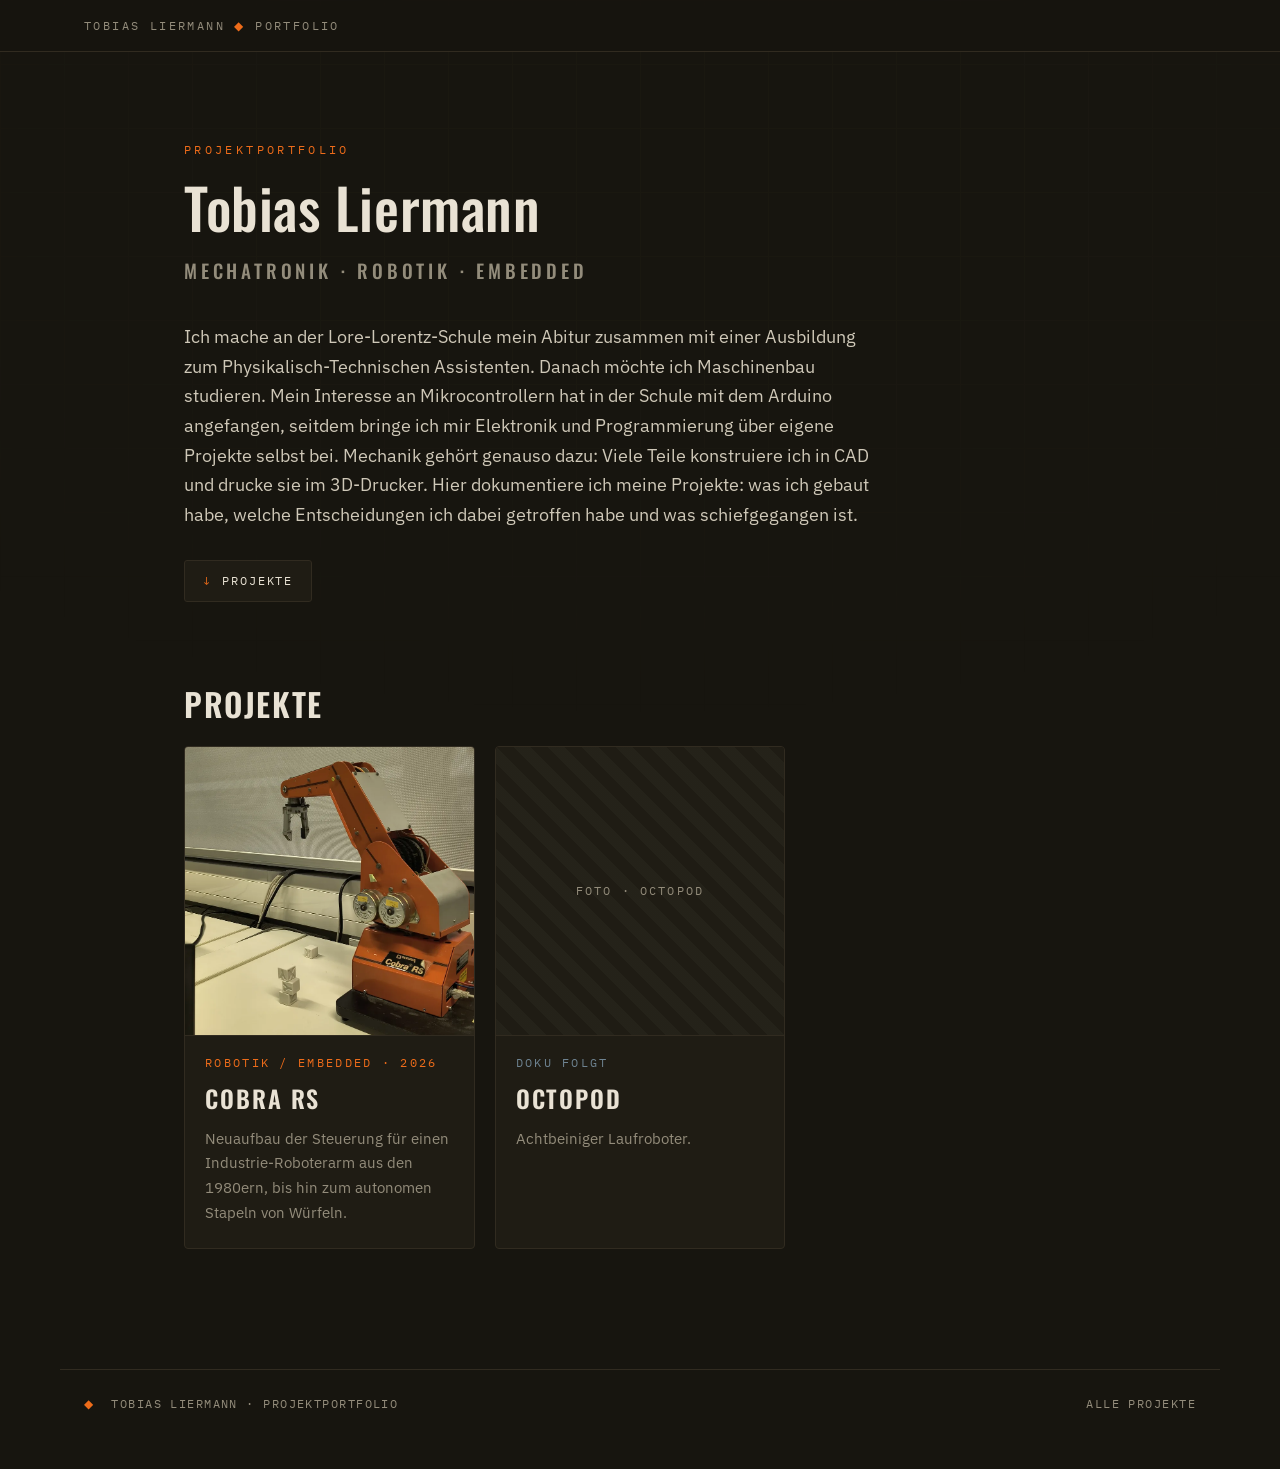
==== index.html @ 4073e26e "Erste Version: Hub und Cobra-RS-Seite" ====
<!DOCTYPE html>
<html lang="de">
<head>
<meta charset="UTF-8">
<meta name="viewport" content="width=device-width, initial-scale=1.0">
<title>Tobias Liermann – Projektportfolio</title>
<meta name="description" content="Technische Projektdokumentationen: Robotik, Embedded, Mechanik.">
<link rel="preconnect" href="https://fonts.googleapis.com">
<link rel="preconnect" href="https://fonts.gstatic.com" crossorigin>
<link href="https://fonts.googleapis.com/css2?family=Oswald:wght@500;600;700&family=IBM+Plex+Mono:wght@400;500&family=IBM+Plex+Sans:ital,wght@0,400;0,500;0,600;1,400&display=swap" rel="stylesheet">
<link rel="stylesheet" href="./style.css">
<script>document.documentElement.classList.add('js')</script>
</head>
<body class="layout-hub">
<a class="skip" href="#inhalt">Zum Inhalt springen</a>

<header class="topbar">
  <div class="topbar-in">
    <a class="brand" href="./">Tobias Liermann <span>◆</span> Portfolio</a>
    <a class="back" href="./#projekte">Alle Projekte</a>
  </div>
</header>

<div class="shell">
  <aside class="toc" aria-label="Inhaltsverzeichnis">
    <button class="toc-toggle" type="button" aria-expanded="false" aria-controls="toc-liste">
      <span class="toc-label">Inhalt</span><span class="toc-current"></span>
    </button>
    <ol id="toc-liste" class="toc-liste"></ol>
  </aside>

  <main id="inhalt" class="main">
<div class="hub-head">
  <div class="hub-kicker">Projektportfolio</div>
  <h1 class="hub-name">Tobias Liermann</h1>
  <div class="hub-rolle">Mechatronik · Robotik · Embedded</div>

  <p class="lead">
    Ich mache an der Lore-Lorentz-Schule mein Abitur zusammen mit einer Ausbildung zum
    Physikalisch-Technischen Assistenten. Danach möchte ich Maschinenbau studieren. Mein Interesse an
    Mikrocontrollern hat in der Schule mit dem Arduino angefangen, seitdem bringe ich mir Elektronik
    und Programmierung über eigene Projekte selbst bei. Mechanik gehört genauso dazu: Viele Teile
    konstruiere ich in CAD und drucke sie im 3D-Drucker. Hier dokumentiere ich meine Projekte: was ich gebaut habe, welche
    Entscheidungen ich dabei getroffen habe und was schiefgegangen ist.
  </p>

  <div class="hub-links">
    <a class="knopf" href="#projekte"><span class="pfeil">↓</span> Projekte</a>
  </div>
</div>

<section id="projekte">
  <h2 id="projekte">Projekte</h2>
  <div class="karten">
    <a class="karte" href="cobra/">
      <img src="assets/cobra-kachel.webp" alt="Der Cobra RS mit geöffnetem Greifer, davor ein Turm aus gestapelten Würfeln" loading="lazy">
      <div class="karte-text">
        <div class="karte-tag">Robotik / Embedded · 2026</div>
        <h3>Cobra RS</h3>
        <p>Neuaufbau der Steuerung für einen Industrie-Roboterarm aus den 1980ern, bis hin zum autonomen Stapeln von Würfeln.</p>
      </div>
    </a>
    <div class="karte bald">
      <div class="platzhalter">Foto · Octopod</div>
      <div class="karte-text">
        <div class="karte-tag">Doku folgt</div>
        <h3>Octopod</h3>
        <p>Achtbeiniger Laufroboter.</p>
      </div>
    </div>
  </div>
</section>

  </main>
</div>

<footer class="site-footer">
  <div class="site-footer-in">
    <span><span class="dot">◆</span>&nbsp; Tobias Liermann · Projektportfolio</span>
    <a href="./#projekte">Alle Projekte</a>
  </div>
</footer>

<script src="./nav.js" defer></script>
</body>
</html>
---- style.css ----
/* Tokens aus design/cobra-rs-teaser.html */
:root{
  --bg:#17150F;
  --bg-raise:#1F1C14;
  --plate:#211D15;
  --ink:#E9E2D4;
  --ink-body:#CFC8B8;
  --ink-dim:#938C7B;
  --line:#312B20;
  --orange:#EE6C1A;
  --orange-deep:#B84E10;
  --steel:#6E8391;

  --display:"Oswald",Impact,"Arial Narrow",sans-serif;
  --sans:"IBM Plex Sans",system-ui,-apple-system,"Segoe UI",sans-serif;
  --mono:"IBM Plex Mono",ui-monospace,"SFMono-Regular",Consolas,monospace;

  --topbar-h:52px;
}
*{box-sizing:border-box;margin:0;padding:0}
html{scroll-behavior:smooth;scroll-padding-top:calc(var(--topbar-h) + 24px)}
body{
  background:var(--bg);color:var(--ink);
  font-family:var(--sans);font-size:16.5px;line-height:1.65;
  -webkit-font-smoothing:antialiased;overflow-x:hidden;
}
/* feines Raster wie im Teaser */
body::before{
  content:"";position:fixed;inset:0;pointer-events:none;z-index:0;
  background-image:
    linear-gradient(var(--line) 1px,transparent 1px),
    linear-gradient(90deg,var(--line) 1px,transparent 1px);
  background-size:64px 64px;opacity:.14;
  mask-image:radial-gradient(ellipse 80% 60% at 50% 20%,#000 40%,transparent 100%);
}
img{max-width:100%;display:block}
a{color:var(--orange);text-underline-offset:3px}
a:hover{color:#FF8A3D}
:focus-visible{outline:2px solid var(--orange);outline-offset:3px;border-radius:2px}

.skip{
  position:absolute;left:12px;top:-60px;z-index:100;
  background:var(--orange);color:var(--bg);padding:8px 14px;
  font-family:var(--mono);font-size:13px;text-decoration:none;
}
.skip:focus{top:10px;color:var(--bg)}

/* ---------- Kopfzeile ---------- */
.topbar{
  position:sticky;top:0;z-index:20;height:var(--topbar-h);
  background:rgba(23,21,15,.88);backdrop-filter:blur(8px);
  border-bottom:1px solid var(--line);
}
.topbar-in{
  max-width:1160px;height:100%;margin:0 auto;padding:0 24px;
  display:flex;align-items:center;justify-content:space-between;gap:16px;
  font-family:var(--mono);font-size:12px;letter-spacing:.2em;text-transform:uppercase;
}
.topbar a{color:var(--ink-dim);text-decoration:none}
.topbar a:hover{color:var(--ink)}
.brand span{color:var(--orange)}
.layout-hub .back{display:none}

/* ---------- Grundlayout ---------- */
.shell{
  position:relative;z-index:1;max-width:1160px;margin:0 auto;padding:0 24px;
  display:grid;grid-template-columns:200px minmax(0,1fr);gap:64px;
}
.main{max-width:760px;min-width:0;padding-bottom:40px}
.layout-hub .shell{display:block;max-width:960px}
.layout-hub .toc{display:none}
.layout-hub .main{max-width:none}

/* ---------- Sidebar ---------- */
.toc{position:sticky;top:calc(var(--topbar-h) + 40px);align-self:start;margin-top:64px}
.toc-toggle{display:none}
.toc-liste{list-style:none;border-left:1px solid var(--line)}
.toc-liste a{
  display:flex;gap:12px;padding:7px 0 7px 16px;margin-left:-1px;
  border-left:2px solid transparent;
  font-family:var(--mono);font-size:12px;letter-spacing:.1em;text-transform:uppercase;
  color:var(--ink-dim);text-decoration:none;line-height:1.4;
  transition:color .2s,border-color .2s;
}
.toc-liste a .n{color:#5C5444;transition:color .2s}
.toc-liste a:hover{color:var(--ink)}
.toc-liste a.active{color:var(--orange);border-left-color:var(--orange)}
.toc-liste a.active .n{color:var(--orange-deep)}

/* ---------- Kopf der Projektseite ---------- */
.eyebrow{
  display:flex;align-items:center;flex-wrap:wrap;gap:8px 14px;margin:56px 0 30px;
  font-family:var(--mono);font-size:12px;letter-spacing:.24em;text-transform:uppercase;
  color:var(--ink-dim);
}
.eyebrow .tag{color:var(--orange)}
.eyebrow .rule{flex:1;min-width:40px;height:1px;background:var(--line)}

/* Typenschild: das eine laute Element */
.plate{
  position:relative;
  background:linear-gradient(150deg,#26221A 0%,var(--plate) 55%,#1B1810 100%);
  border:1px solid #3A331F;border-radius:4px;padding:44px 48px 40px;
  box-shadow:0 1px 0 rgba(255,255,255,.05) inset,0 30px 60px -30px rgba(0,0,0,.8),0 0 0 1px rgba(0,0,0,.4);
}
.plate::before,.plate::after,.plate .screw{
  content:"";position:absolute;width:12px;height:12px;border-radius:50%;
  background:radial-gradient(circle at 35% 30%,#5c5442,#211d13 70%);
  box-shadow:0 1px 1px rgba(0,0,0,.6),0 0 0 1px #100e09;
}
.plate::before{top:12px;left:12px}
.plate::after{top:12px;right:12px}
.plate .screw.bl{bottom:12px;left:12px}
.plate .screw.br{bottom:12px;right:12px}
.maker{font-family:var(--mono);font-size:12.5px;letter-spacing:.32em;text-transform:uppercase;color:var(--ink-dim);margin-bottom:10px}
.model{
  font-family:var(--display);font-weight:700;font-size:clamp(56px,11vw,112px);line-height:.86;
  letter-spacing:.01em;text-transform:uppercase;color:var(--orange);
  text-shadow:0 2px 0 var(--orange-deep),0 3px 14px rgba(238,108,26,.25);
}
.subject{font-family:var(--display);font-weight:500;font-size:clamp(15px,3vw,20px);letter-spacing:.22em;text-transform:uppercase;margin-top:14px}
.plate-rule{height:2px;width:70%;background:linear-gradient(90deg,var(--orange),transparent);margin:22px 0 20px}
.stamps{display:flex;flex-wrap:wrap;gap:10px 26px;font-family:var(--mono);font-size:12.5px;letter-spacing:.14em;text-transform:uppercase;color:var(--ink-dim)}
.stamps b{color:var(--ink);font-weight:500}

.lead{margin:36px 0 0;font-size:18px;color:var(--ink-body);max-width:64ch}
.lead strong{color:var(--ink);font-weight:600}

/* ---------- Abschnitte ---------- */
.main{counter-reset:sec}
main > section{margin-top:84px}
main h2{
  display:flex;align-items:baseline;gap:16px;margin-bottom:24px;
  font-family:var(--display);font-weight:600;font-size:clamp(24px,4.4vw,32px);
  letter-spacing:.05em;text-transform:uppercase;line-height:1.15;
}
.layout-projekt main h2{counter-increment:sec}
.layout-projekt main h2::before{
  content:counter(sec,decimal-leading-zero);
  font-family:var(--mono);font-size:13px;font-weight:400;color:var(--orange);letter-spacing:.1em;
}
main h3{
  font-family:var(--display);font-weight:600;font-size:18px;letter-spacing:.08em;
  text-transform:uppercase;margin:44px 0 12px;color:var(--ink);
}
main p{color:var(--ink-body);max-width:68ch}
main p + p{margin-top:1em}
main strong{color:var(--ink);font-weight:600}
sub{font-size:.72em}

/* ---------- Datenblatt-Elemente ---------- */
.tabelle{overflow-x:auto;margin:28px 0}
table.daten{width:100%;border-collapse:collapse;font-size:15px}
.daten th,.daten td{text-align:left;vertical-align:baseline;padding:12px 16px 12px 0;border-bottom:1px solid var(--line)}
.daten tr:first-child th,.daten tr:first-child td{border-top:1px solid var(--line)}
.daten th{
  width:34%;font-family:var(--mono);font-weight:400;font-size:12px;
  letter-spacing:.14em;text-transform:uppercase;color:var(--steel);
}
.daten td{color:var(--ink-body)}
.daten td .mono{font-family:var(--mono);font-size:13.5px;color:var(--ink)}

/* Achsübersicht */
.axes{border-top:1px solid var(--line);margin:28px 0}
.axis{display:grid;grid-template-columns:64px 1fr auto;gap:20px;padding:14px 4px;border-bottom:1px solid var(--line);align-items:baseline}
.axis .j{font-family:var(--display);font-weight:600;font-size:20px;color:var(--orange);letter-spacing:.05em}
.axis .d strong{color:var(--ink);font-weight:600}
.axis .d span{color:var(--ink-dim)}
.axis .role{display:block;margin-top:2px;font-family:var(--mono);font-size:12px;color:var(--steel);letter-spacing:.12em;text-transform:uppercase}
.axis .mass{font-family:var(--mono);font-size:13px;color:var(--ink);white-space:nowrap}

/* Formel */
.formel{
  margin:28px 0;padding:20px 24px;background:var(--bg-raise);
  border:1px solid var(--line);border-left:3px solid var(--steel);border-radius:3px;
  font-family:var(--mono);font-size:16px;color:var(--ink);line-height:1.9;
}
.formel .hinweis{display:block;margin-top:6px;font-size:12px;letter-spacing:.12em;text-transform:uppercase;color:var(--ink-dim)}

/* ---------- Bilder & Video ---------- */
figure{margin:32px 0}
figure img{width:100%;border:1px solid var(--line);border-radius:4px}
figcaption{margin-top:10px;font-family:var(--mono);font-size:12.5px;letter-spacing:.04em;color:var(--ink-dim);line-height:1.5}
figcaption::before{content:"▲ ";color:var(--orange-deep)}
.platzhalter,.video{
  position:relative;aspect-ratio:16/10;width:100%;
  border:1.5px dashed #4A4130;border-radius:4px;
  background:repeating-linear-gradient(45deg,rgba(147,140,123,.05) 0 12px,transparent 12px 24px),var(--bg-raise);
  display:flex;align-items:center;justify-content:center;text-align:center;padding:20px;
  font-family:var(--mono);font-size:12px;letter-spacing:.18em;text-transform:uppercase;color:var(--ink-dim);
}
.platzhalter.hoch{aspect-ratio:4/5;max-width:420px}
figure.hoch{max-width:420px}
.bildpaar{display:grid;grid-template-columns:1fr 1fr;gap:16px}
.bildpaar figure{margin:0}
.bildpaar-wrap{margin:32px 0}

.video{aspect-ratio:16/9;flex-direction:column;gap:14px;border-color:var(--orange-deep);
  background:repeating-linear-gradient(45deg,rgba(238,108,26,.04) 0 12px,transparent 12px 24px),var(--bg-raise)}
.video b{color:var(--ink);font-weight:500}
.play{width:62px;height:62px;border-radius:50%;border:2px solid var(--orange);display:grid;place-items:center}
.play::after{content:"";margin-left:5px;border-left:19px solid var(--orange);border-top:12px solid transparent;border-bottom:12px solid transparent}
.video-embed{position:relative;aspect-ratio:16/9;width:100%;border-radius:4px;overflow:hidden;border:1px solid var(--line)}
.video-embed iframe{position:absolute;inset:0;width:100%;height:100%;border:0}

/* ---------- Entwurfs-Markierung (vor Veröffentlichung entfernen) ---------- */
.todo{
  margin:18px 0;padding:12px 16px;border:1px dashed #8A6A2A;border-radius:3px;
  background:rgba(238,108,26,.06);
  font-family:var(--mono);font-size:12.5px;line-height:1.55;color:#D9B98A;max-width:none;
}
.todo::before{content:"TODO · ";color:var(--orange);letter-spacing:.14em}
span.todo{display:inline;margin:0;padding:1px 6px}

/* ---------- Hub ---------- */
.hub-head{margin:88px 0 0}
.hub-kicker{font-family:var(--mono);font-size:12px;letter-spacing:.28em;text-transform:uppercase;color:var(--orange);margin-bottom:18px}
.hub-name{font-family:var(--display);font-weight:500;font-size:clamp(38px,6vw,56px);line-height:1.05;letter-spacing:.01em}
.hub-rolle{margin-top:18px;font-family:var(--display);font-weight:500;font-size:clamp(15px,2.8vw,19px);letter-spacing:.2em;text-transform:uppercase;color:var(--ink-dim)}
.hub-links{display:flex;flex-wrap:wrap;gap:12px;margin-top:30px}
.knopf{
  display:inline-flex;align-items:center;gap:10px;padding:10px 18px;
  border:1px solid var(--line);border-radius:3px;background:var(--bg-raise);
  font-family:var(--mono);font-size:12px;letter-spacing:.16em;text-transform:uppercase;
  color:var(--ink);text-decoration:none;transition:border-color .2s;
}
.knopf:hover{border-color:var(--orange);color:var(--ink)}
.knopf .pfeil{color:var(--orange)}

.karten{display:grid;grid-template-columns:repeat(auto-fill,minmax(280px,1fr));gap:20px;margin-top:8px}
.karte{
  display:flex;flex-direction:column;background:var(--bg-raise);
  border:1px solid var(--line);border-radius:4px;overflow:hidden;
  text-decoration:none;color:inherit;transition:border-color .2s,transform .2s;
}
a.karte:hover{border-color:var(--orange-deep);color:inherit;transform:translateY(-2px)}
.karte .platzhalter,.karte img{aspect-ratio:1/1;border:0;border-bottom:1px solid var(--line);border-radius:0;object-fit:cover}
.karte-text{padding:18px 20px 22px}
.karte-tag{font-family:var(--mono);font-size:11.5px;letter-spacing:.2em;text-transform:uppercase;color:var(--orange)}
.karte h3{margin:6px 0 8px;font-size:24px}
.karte p{font-size:15px;color:var(--ink-dim)}
.karte.bald{opacity:.6}
.karte.bald .karte-tag{color:var(--steel)}

/* ---------- Fußzeile ---------- */
.site-footer{position:relative;z-index:1;margin-top:80px}
.site-footer-in{
  max-width:1160px;margin:0 auto;padding:24px 24px 56px;border-top:1px solid var(--line);
  display:flex;justify-content:space-between;flex-wrap:wrap;gap:12px;
  font-family:var(--mono);font-size:12px;letter-spacing:.12em;text-transform:uppercase;color:var(--ink-dim);
}
.site-footer a{color:var(--ink-dim);text-decoration:none}
.site-footer a:hover{color:var(--ink)}
.site-footer .dot{color:var(--orange)}

/* ---------- Einblenden ---------- */
.js .reveal{opacity:0;transform:translateY(16px);transition:opacity .6s ease,transform .6s ease}
.js .reveal.in{opacity:1;transform:none}
@media (prefers-reduced-motion:reduce){
  html{scroll-behavior:auto}
  .js .reveal{opacity:1;transform:none;transition:none}
  a.karte:hover{transform:none}
}

/* ---------- Tablet / Handy ---------- */
@media (max-width:920px){
  .shell{display:block}
  .toc{
    position:sticky;top:var(--topbar-h);z-index:15;margin:0 -24px;padding:0 24px;
    background:rgba(23,21,15,.95);backdrop-filter:blur(8px);border-bottom:1px solid var(--line);
  }
  .toc-toggle{
    display:flex;align-items:center;gap:12px;width:100%;padding:12px 0;
    background:none;border:0;color:var(--ink-dim);cursor:pointer;text-align:left;
    font-family:var(--mono);font-size:12px;letter-spacing:.16em;text-transform:uppercase;
  }
  .toc-toggle::after{content:"▾";margin-left:auto;color:var(--orange);transition:transform .2s}
  .toc-toggle[aria-expanded="true"]::after{transform:rotate(180deg)}
  .toc-current{color:var(--orange);overflow:hidden;text-overflow:ellipsis;white-space:nowrap}
  .toc-liste{display:none;border-left:0;padding:0 0 12px}
  .toc-liste.open{display:block}
  .toc-liste a{padding-left:0;border-left:0}
  .eyebrow{margin-top:36px}
}
@media (max-width:560px){
  body{font-size:16px}
  .plate{padding:36px 24px 30px}
  .axis{grid-template-columns:48px 1fr;gap:12px}
  .axis .mass{grid-column:2}
  .bildpaar{grid-template-columns:1fr}
  .daten th{width:40%}
  .lead{font-size:17px}
  main > section{margin-top:64px}
}
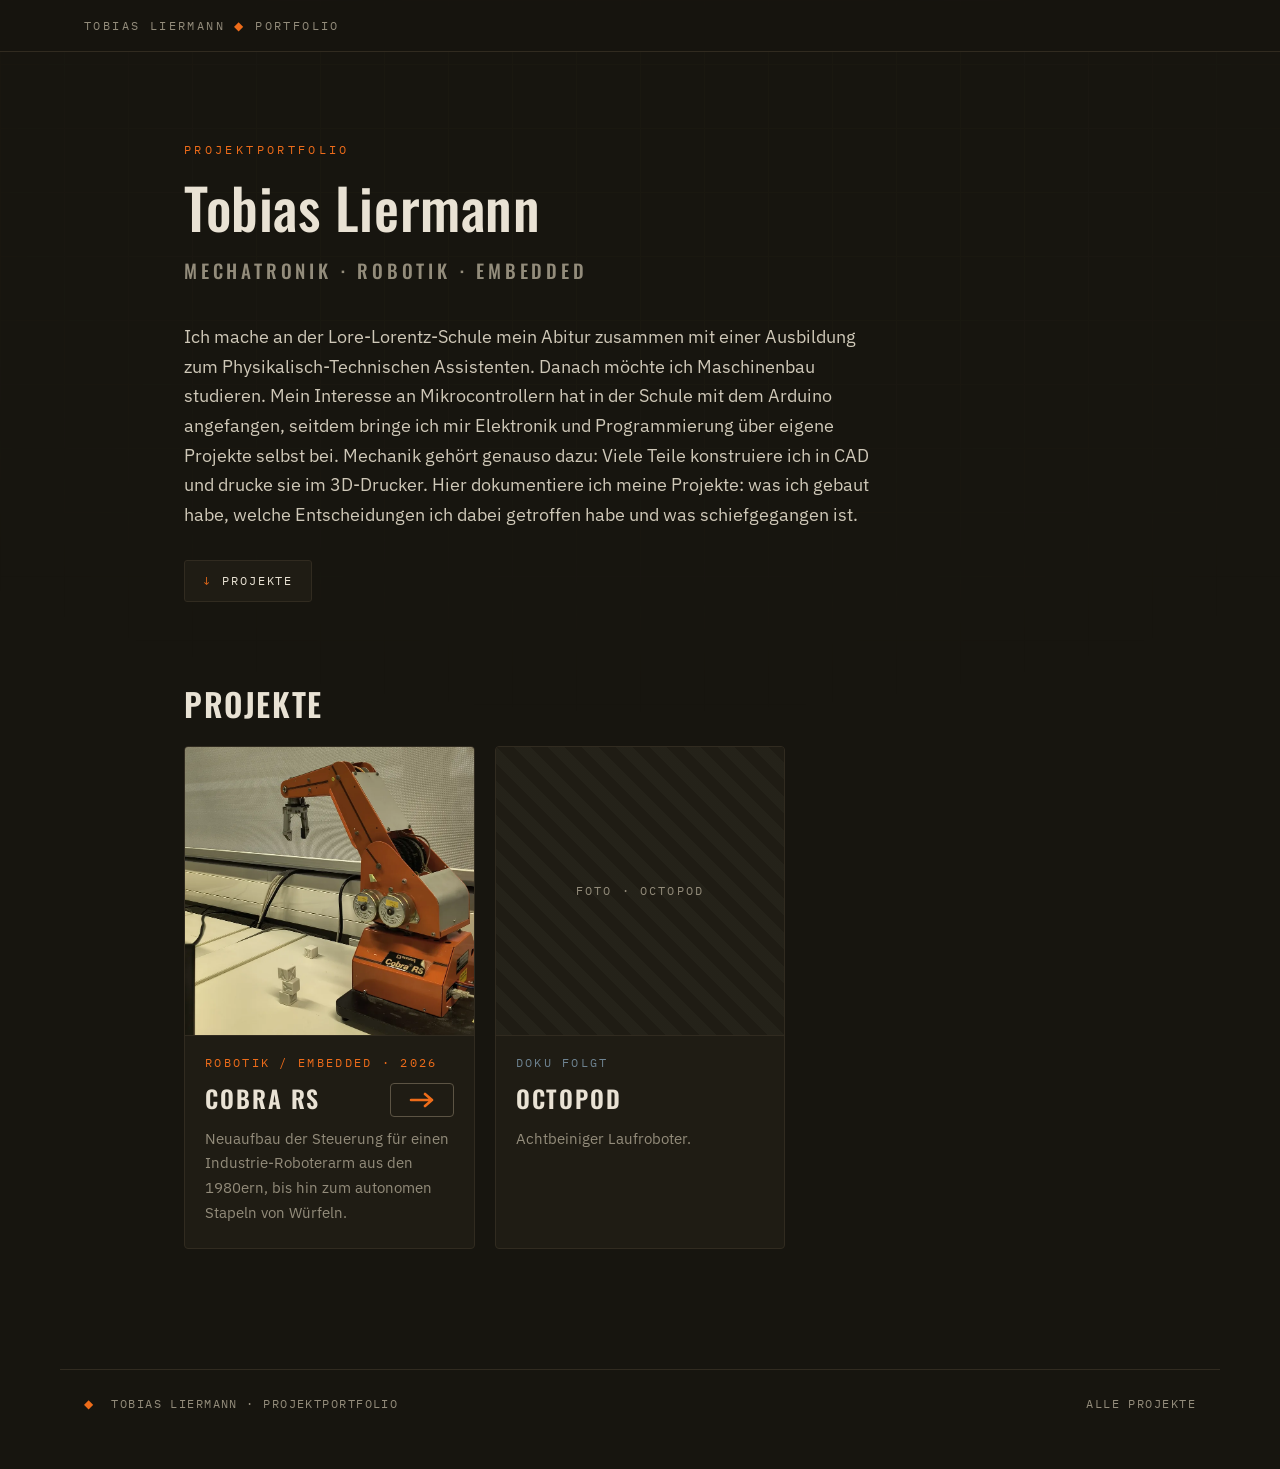
==== commit b6ecc2c9: "Hub: Pfeil-Knopf auf Projektkacheln, keine Tipp-Markierung" ====
--- a/index.html
+++ b/index.html
@@ -56,7 +56,10 @@
       <img src="assets/cobra-kachel.webp" alt="Der Cobra RS mit geöffnetem Greifer, davor ein Turm aus gestapelten Würfeln" loading="lazy">
       <div class="karte-text">
         <div class="karte-tag">Robotik / Embedded · 2026</div>
-        <h3>Cobra RS</h3>
+        <div class="karte-titel">
+          <h3>Cobra RS</h3>
+          <span class="karte-pfeil" aria-hidden="true"><svg viewBox="0 0 26 16" fill="none" stroke="currentColor" stroke-width="2.6" stroke-linecap="round" stroke-linejoin="round"><path d="M2 8h21M16 2l7 6-7 6"/></svg></span>
+        </div>
         <p>Neuaufbau der Steuerung für einen Industrie-Roboterarm aus den 1980ern, bis hin zum autonomen Stapeln von Würfeln.</p>
       </div>
     </a>
--- a/style.css
+++ b/style.css
@@ -239,6 +239,15 @@
 .karte-tag{font-family:var(--mono);font-size:11.5px;letter-spacing:.2em;text-transform:uppercase;color:var(--orange)}
 .karte h3{margin:6px 0 8px;font-size:24px}
 .karte p{font-size:15px;color:var(--ink-dim)}
+/* Pfeil-Knopf neben dem Projektnamen, damit man sieht, dass die Kachel ein Link ist */
+a.karte{-webkit-tap-highlight-color:transparent}
+.karte-titel{display:flex;align-items:center;justify-content:space-between;gap:16px}
+.karte-pfeil{
+  flex:none;width:64px;height:34px;display:flex;align-items:center;justify-content:center;
+  border:1.5px solid #5C5444;border-radius:4px;color:var(--orange);transition:border-color .2s;
+}
+.karte-pfeil svg{width:26px;height:16px;display:block}
+a.karte:hover .karte-pfeil,a.karte:focus-visible .karte-pfeil{border-color:var(--ink-dim)}
 .karte.bald{opacity:.6}
 .karte.bald .karte-tag{color:var(--steel)}
 
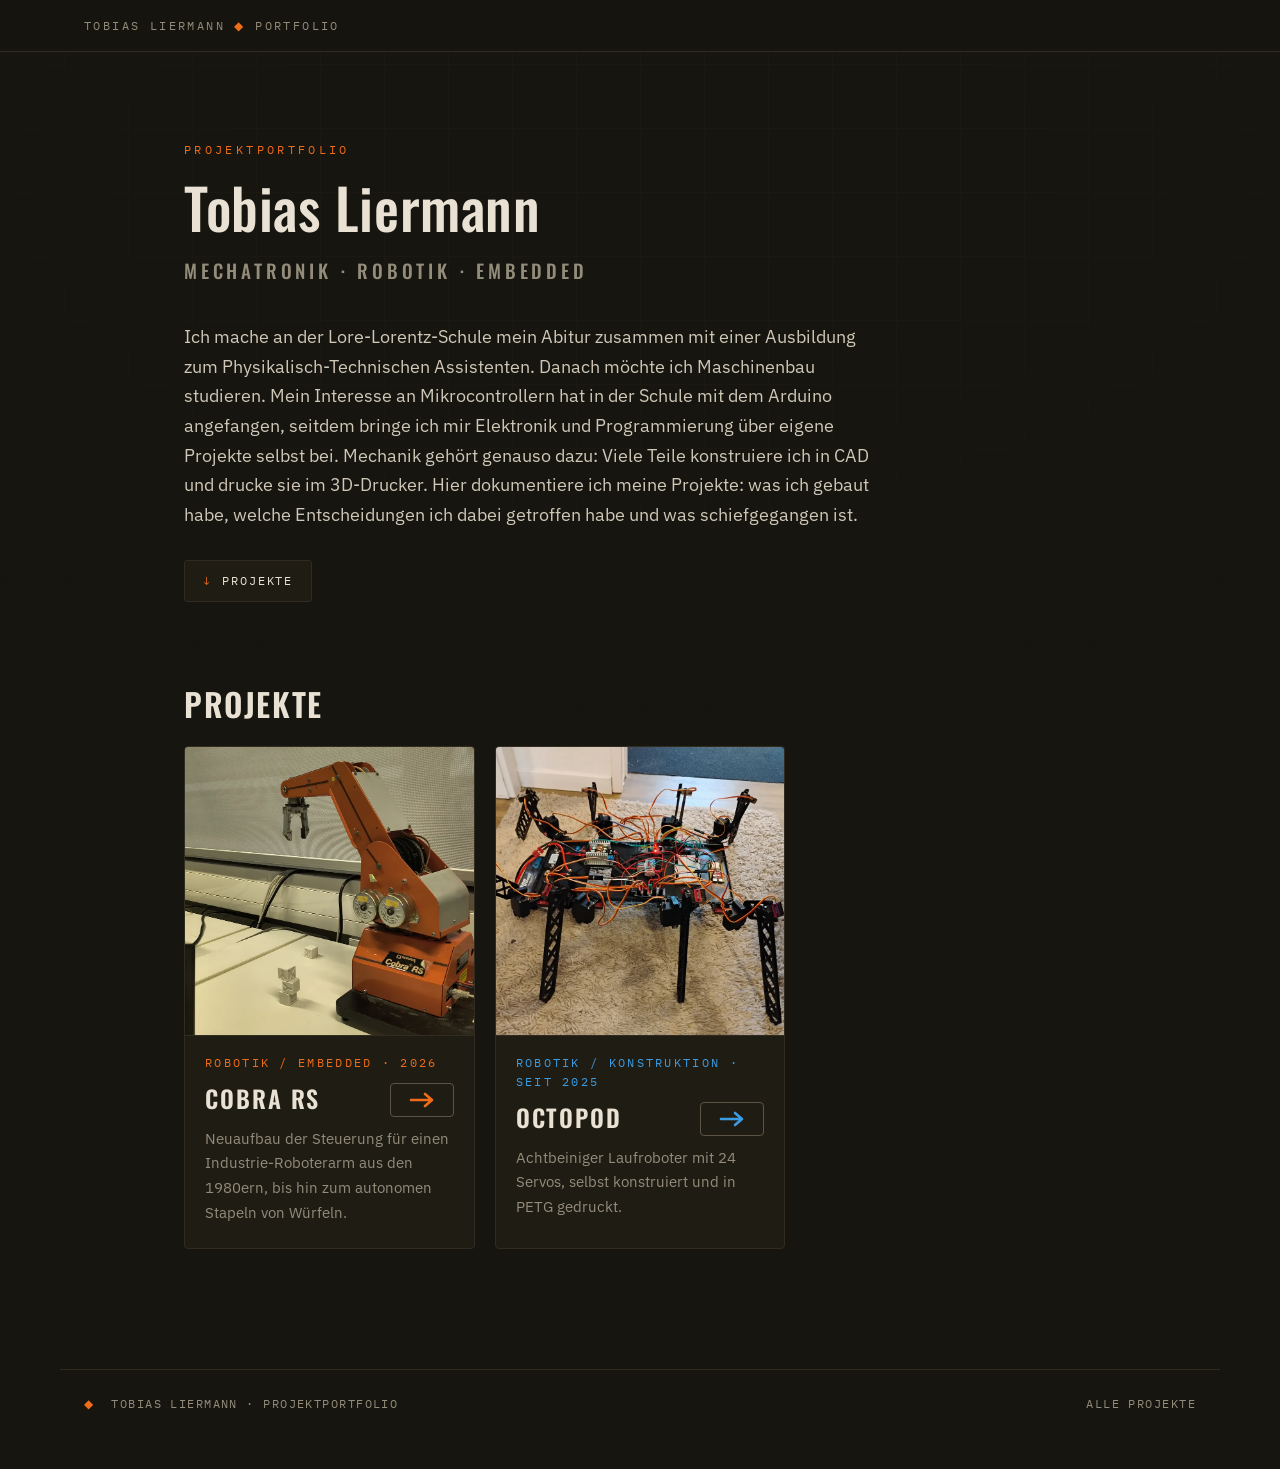
==== commit ff36efc6: "Octopod-Seite, blaue Akzentfarbe, Octopod-Kachel im Hub" ====
--- a/index.html
+++ b/index.html
@@ -11,7 +11,7 @@
 <link rel="stylesheet" href="./style.css">
 <script>document.documentElement.classList.add('js')</script>
 </head>
-<body class="layout-hub">
+<body class="layout-hub akzent-orange">
 <a class="skip" href="#inhalt">Zum Inhalt springen</a>
 
 <header class="topbar">
@@ -63,14 +63,17 @@
         <p>Neuaufbau der Steuerung für einen Industrie-Roboterarm aus den 1980ern, bis hin zum autonomen Stapeln von Würfeln.</p>
       </div>
     </a>
-    <div class="karte bald">
-      <div class="platzhalter">Foto · Octopod</div>
+    <a class="karte akzent-blau" href="octopod/">
+      <img src="assets/octopod-kachel.webp" alt="Der Octopod steht auf acht schwarzen Fachwerk-Beinen auf einem Teppich" loading="lazy">
       <div class="karte-text">
-        <div class="karte-tag">Doku folgt</div>
-        <h3>Octopod</h3>
-        <p>Achtbeiniger Laufroboter.</p>
+        <div class="karte-tag">Robotik / Konstruktion · seit 2025</div>
+        <div class="karte-titel">
+          <h3>Octopod</h3>
+          <span class="karte-pfeil" aria-hidden="true"><svg viewBox="0 0 26 16" fill="none" stroke="currentColor" stroke-width="2.6" stroke-linecap="round" stroke-linejoin="round"><path d="M2 8h21M16 2l7 6-7 6"/></svg></span>
+        </div>
+        <p>Achtbeiniger Laufroboter mit 24 Servos, selbst konstruiert und in PETG gedruckt.</p>
       </div>
-    </div>
+    </a>
   </div>
 </section>
 
--- a/style.css
+++ b/style.css
@@ -9,6 +9,7 @@
   --line:#312B20;
   --orange:#EE6C1A;
   --orange-deep:#B84E10;
+  --akzent-rgb:238,108,26; /* = --orange als RGB für transparente Töne */
   --steel:#6E8391;
 
   --display:"Oswald",Impact,"Arial Narrow",sans-serif;
@@ -17,6 +18,9 @@
 
   --topbar-h:52px;
 }
+/* Akzentfarbe pro Projekt: <!-- akzent: blau --> in der Seite. Die Variablen heißen weiter --orange,
+   damit der Rest des CSS unverändert bleibt. */
+.akzent-blau{--orange:#3D9BE0;--orange-deep:#1E6AA8;--akzent-rgb:61,155,224}
 *{box-sizing:border-box;margin:0;padding:0}
 html{scroll-behavior:smooth;scroll-padding-top:calc(var(--topbar-h) + 24px)}
 body{
@@ -116,7 +120,7 @@
 .model{
   font-family:var(--display);font-weight:700;font-size:clamp(56px,11vw,112px);line-height:.86;
   letter-spacing:.01em;text-transform:uppercase;color:var(--orange);
-  text-shadow:0 2px 0 var(--orange-deep),0 3px 14px rgba(238,108,26,.25);
+  text-shadow:0 2px 0 var(--orange-deep),0 3px 14px rgba(var(--akzent-rgb),.25);
 }
 .subject{font-family:var(--display);font-weight:500;font-size:clamp(15px,3vw,20px);letter-spacing:.22em;text-transform:uppercase;margin-top:14px}
 .plate-rule{height:2px;width:70%;background:linear-gradient(90deg,var(--orange),transparent);margin:22px 0 20px}
@@ -196,7 +200,7 @@
 .bildpaar-wrap{margin:32px 0}
 
 .video{aspect-ratio:16/9;flex-direction:column;gap:14px;border-color:var(--orange-deep);
-  background:repeating-linear-gradient(45deg,rgba(238,108,26,.04) 0 12px,transparent 12px 24px),var(--bg-raise)}
+  background:repeating-linear-gradient(45deg,rgba(var(--akzent-rgb),.04) 0 12px,transparent 12px 24px),var(--bg-raise)}
 .video b{color:var(--ink);font-weight:500}
 .play{width:62px;height:62px;border-radius:50%;border:2px solid var(--orange);display:grid;place-items:center}
 .play::after{content:"";margin-left:5px;border-left:19px solid var(--orange);border-top:12px solid transparent;border-bottom:12px solid transparent}
@@ -206,7 +210,7 @@
 /* ---------- Entwurfs-Markierung (vor Veröffentlichung entfernen) ---------- */
 .todo{
   margin:18px 0;padding:12px 16px;border:1px dashed #8A6A2A;border-radius:3px;
-  background:rgba(238,108,26,.06);
+  background:rgba(var(--akzent-rgb),.06);
   font-family:var(--mono);font-size:12.5px;line-height:1.55;color:#D9B98A;max-width:none;
 }
 .todo::before{content:"TODO · ";color:var(--orange);letter-spacing:.14em}
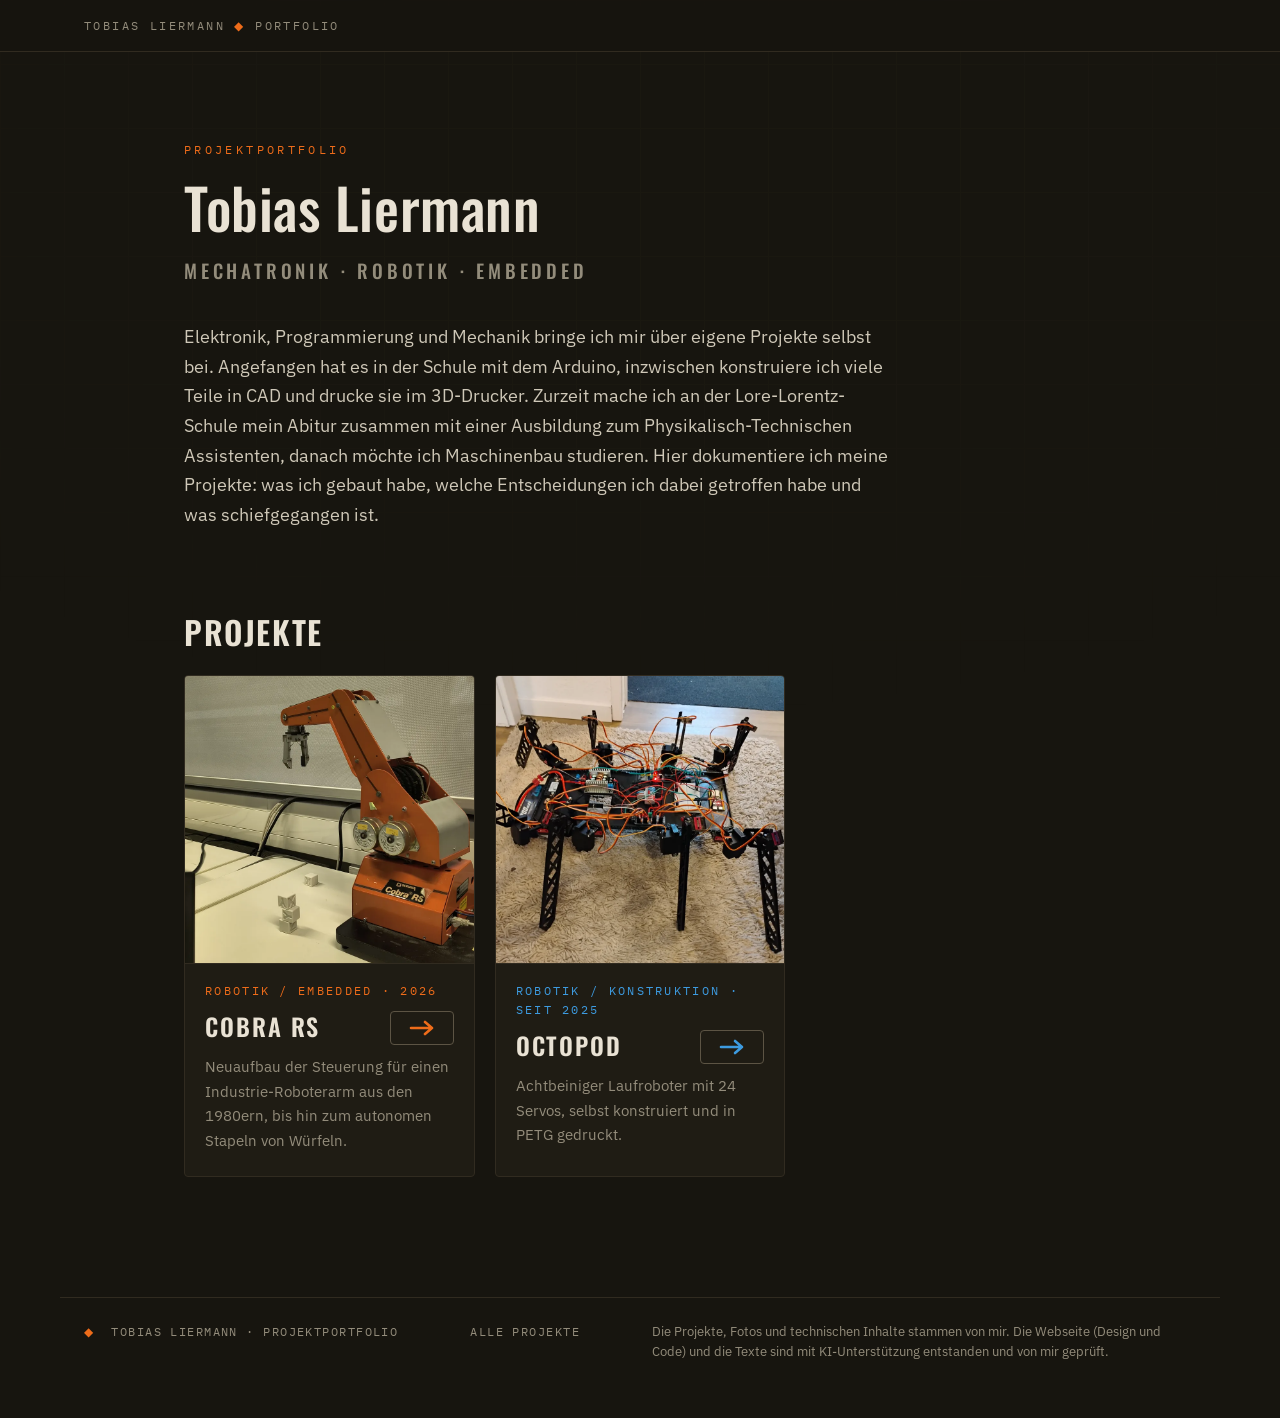
==== commit da6fe21d: "KI-Hinweis, neues Intro, Link-Vorschau, Icon, Korrekturen" ====
--- a/index.html
+++ b/index.html
@@ -5,6 +5,17 @@
 <meta name="viewport" content="width=device-width, initial-scale=1.0">
 <title>Tobias Liermann – Projektportfolio</title>
 <meta name="description" content="Technische Projektdokumentationen: Robotik, Embedded, Mechanik.">
+<meta property="og:type" content="website">
+<meta property="og:title" content="Tobias Liermann – Projektportfolio">
+<meta property="og:description" content="Technische Projektdokumentationen: Robotik, Embedded, Mechanik.">
+<meta property="og:url" content="https://tobiasliermann.github.io/Portfolio/">
+<meta property="og:image" content="https://tobiasliermann.github.io/Portfolio/assets/og-hub.jpg">
+<meta property="og:image:width" content="1200">
+<meta property="og:image:height" content="630">
+<meta property="og:locale" content="de_DE">
+<meta name="twitter:card" content="summary_large_image">
+<link rel="icon" href="./assets/favicon.svg" type="image/svg+xml">
+<link rel="apple-touch-icon" href="./assets/apple-touch-icon.png">
 <link rel="preconnect" href="https://fonts.googleapis.com">
 <link rel="preconnect" href="https://fonts.gstatic.com" crossorigin>
 <link href="https://fonts.googleapis.com/css2?family=Oswald:wght@500;600;700&family=IBM+Plex+Mono:wght@400;500&family=IBM+Plex+Sans:ital,wght@0,400;0,500;0,600;1,400&display=swap" rel="stylesheet">
@@ -36,17 +47,14 @@
   <div class="hub-rolle">Mechatronik · Robotik · Embedded</div>
 
   <p class="lead">
-    Ich mache an der Lore-Lorentz-Schule mein Abitur zusammen mit einer Ausbildung zum
-    Physikalisch-Technischen Assistenten. Danach möchte ich Maschinenbau studieren. Mein Interesse an
-    Mikrocontrollern hat in der Schule mit dem Arduino angefangen, seitdem bringe ich mir Elektronik
-    und Programmierung über eigene Projekte selbst bei. Mechanik gehört genauso dazu: Viele Teile
-    konstruiere ich in CAD und drucke sie im 3D-Drucker. Hier dokumentiere ich meine Projekte: was ich gebaut habe, welche
-    Entscheidungen ich dabei getroffen habe und was schiefgegangen ist.
+    Elektronik, Programmierung und Mechanik bringe ich mir über eigene Projekte selbst bei. Angefangen
+    hat es in der Schule mit dem Arduino, inzwischen konstruiere ich viele Teile in CAD und drucke sie
+    im 3D-Drucker. Zurzeit mache ich an der Lore-Lorentz-Schule mein Abitur zusammen mit einer
+    Ausbildung zum Physikalisch-Technischen Assistenten, danach möchte ich Maschinenbau studieren.
+    Hier dokumentiere ich meine Projekte: was ich gebaut habe, welche Entscheidungen ich dabei
+    getroffen habe und was schiefgegangen ist.
   </p>
 
-  <div class="hub-links">
-    <a class="knopf" href="#projekte"><span class="pfeil">↓</span> Projekte</a>
-  </div>
 </div>
 
 <section id="projekte">
@@ -84,6 +92,10 @@
   <div class="site-footer-in">
     <span><span class="dot">◆</span>&nbsp; Tobias Liermann · Projektportfolio</span>
     <a href="./#projekte">Alle Projekte</a>
+    <p class="ki-hinweis">
+      Die Projekte, Fotos und technischen Inhalte stammen von mir. Die Webseite (Design und Code) und
+      die Texte sind mit KI-Unterstützung entstanden und von mir geprüft.
+    </p>
   </div>
 </footer>
 
--- a/style.css
+++ b/style.css
@@ -265,6 +265,7 @@
 .site-footer a{color:var(--ink-dim);text-decoration:none}
 .site-footer a:hover{color:var(--ink)}
 .site-footer .dot{color:var(--orange)}
+.ki-hinweis{flex-basis:100%;max-width:68ch;font-family:var(--sans);font-size:13px;letter-spacing:0;text-transform:none;line-height:1.55;color:var(--ink-dim)}
 
 /* ---------- Einblenden ---------- */
 .js .reveal{opacity:0;transform:translateY(16px);transition:opacity .6s ease,transform .6s ease}
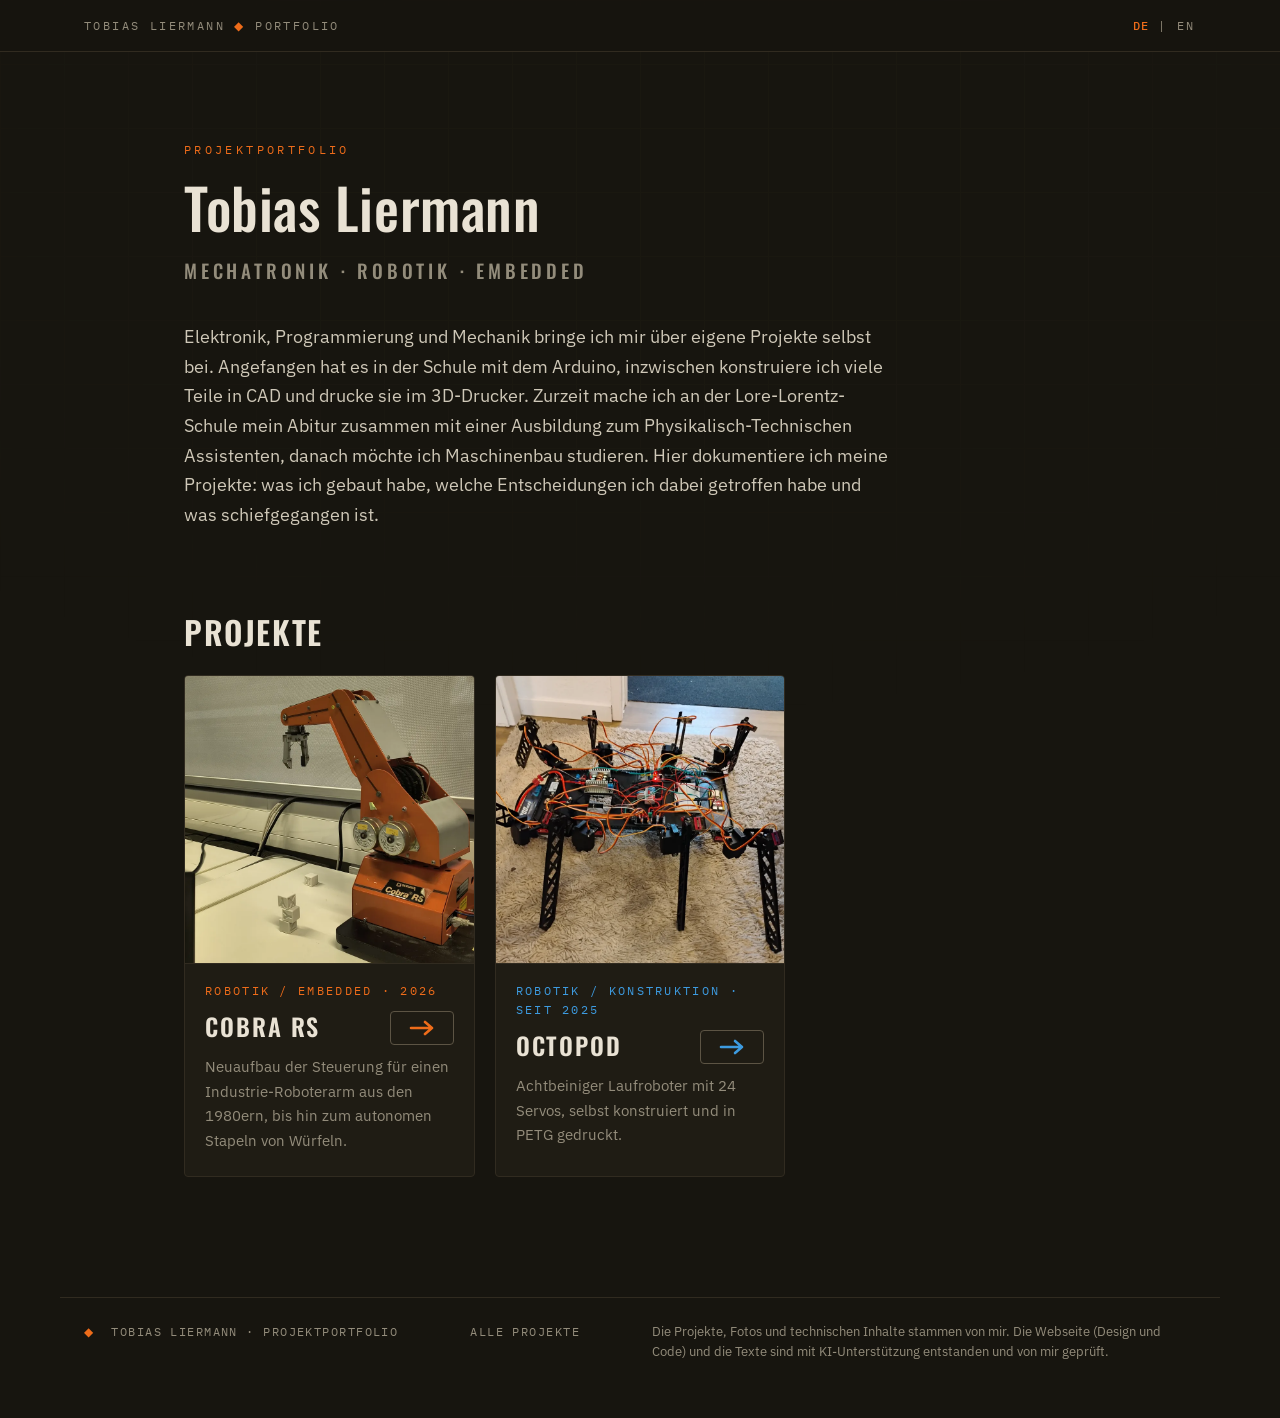
==== commit 793e617f: "Englische Version unter /en/, Sprachumschalter DE | EN" ====
--- a/index.html
+++ b/index.html
@@ -13,6 +13,8 @@
 <meta property="og:image:width" content="1200">
 <meta property="og:image:height" content="630">
 <meta property="og:locale" content="de_DE">
+<link rel="alternate" hreflang="de" href="https://tobiasliermann.github.io/Portfolio/">
+<link rel="alternate" hreflang="en" href="https://tobiasliermann.github.io/Portfolio/en/">
 <meta name="twitter:card" content="summary_large_image">
 <link rel="icon" href="./assets/favicon.svg" type="image/svg+xml">
 <link rel="apple-touch-icon" href="./assets/apple-touch-icon.png">
@@ -28,7 +30,10 @@
 <header class="topbar">
   <div class="topbar-in">
     <a class="brand" href="./">Tobias Liermann <span>◆</span> Portfolio</a>
-    <a class="back" href="./#projekte">Alle Projekte</a>
+    <nav class="topbar-rechts">
+      <a class="back" href="./#projekte">Alle Projekte</a>
+      <span class="sprache"><b aria-current="true">DE</b> <span aria-hidden="true">|</span> <a href="./en/" hreflang="en" lang="en">EN</a></span>
+    </nav>
   </div>
 </header>
 
@@ -92,10 +97,7 @@
   <div class="site-footer-in">
     <span><span class="dot">◆</span>&nbsp; Tobias Liermann · Projektportfolio</span>
     <a href="./#projekte">Alle Projekte</a>
-    <p class="ki-hinweis">
-      Die Projekte, Fotos und technischen Inhalte stammen von mir. Die Webseite (Design und Code) und
-      die Texte sind mit KI-Unterstützung entstanden und von mir geprüft.
-    </p>
+    <p class="ki-hinweis">Die Projekte, Fotos und technischen Inhalte stammen von mir. Die Webseite (Design und Code) und die Texte sind mit KI-Unterstützung entstanden und von mir geprüft.</p>
   </div>
 </footer>
 
--- a/style.css
+++ b/style.css
@@ -64,6 +64,10 @@
 .topbar a:hover{color:var(--ink)}
 .brand span{color:var(--orange)}
 .layout-hub .back{display:none}
+.topbar-rechts{display:flex;align-items:center;gap:22px}
+.sprache{font-family:var(--mono);font-size:12px;letter-spacing:.12em;color:var(--ink-dim)}
+.sprache b{color:var(--orange);font-weight:500}
+.sprache a{padding:4px 2px}
 
 /* ---------- Grundlayout ---------- */
 .shell{
@@ -205,6 +209,7 @@
 .play{width:62px;height:62px;border-radius:50%;border:2px solid var(--orange);display:grid;place-items:center}
 .play::after{content:"";margin-left:5px;border-left:19px solid var(--orange);border-top:12px solid transparent;border-bottom:12px solid transparent}
 .video-embed{position:relative;aspect-ratio:16/9;width:100%;border-radius:4px;overflow:hidden;border:1px solid var(--line)}
+.video-embed.hoch{aspect-ratio:9/16}
 .video-embed iframe{position:absolute;inset:0;width:100%;height:100%;border:0}
 
 /* ---------- Entwurfs-Markierung (vor Veröffentlichung entfernen) ---------- */
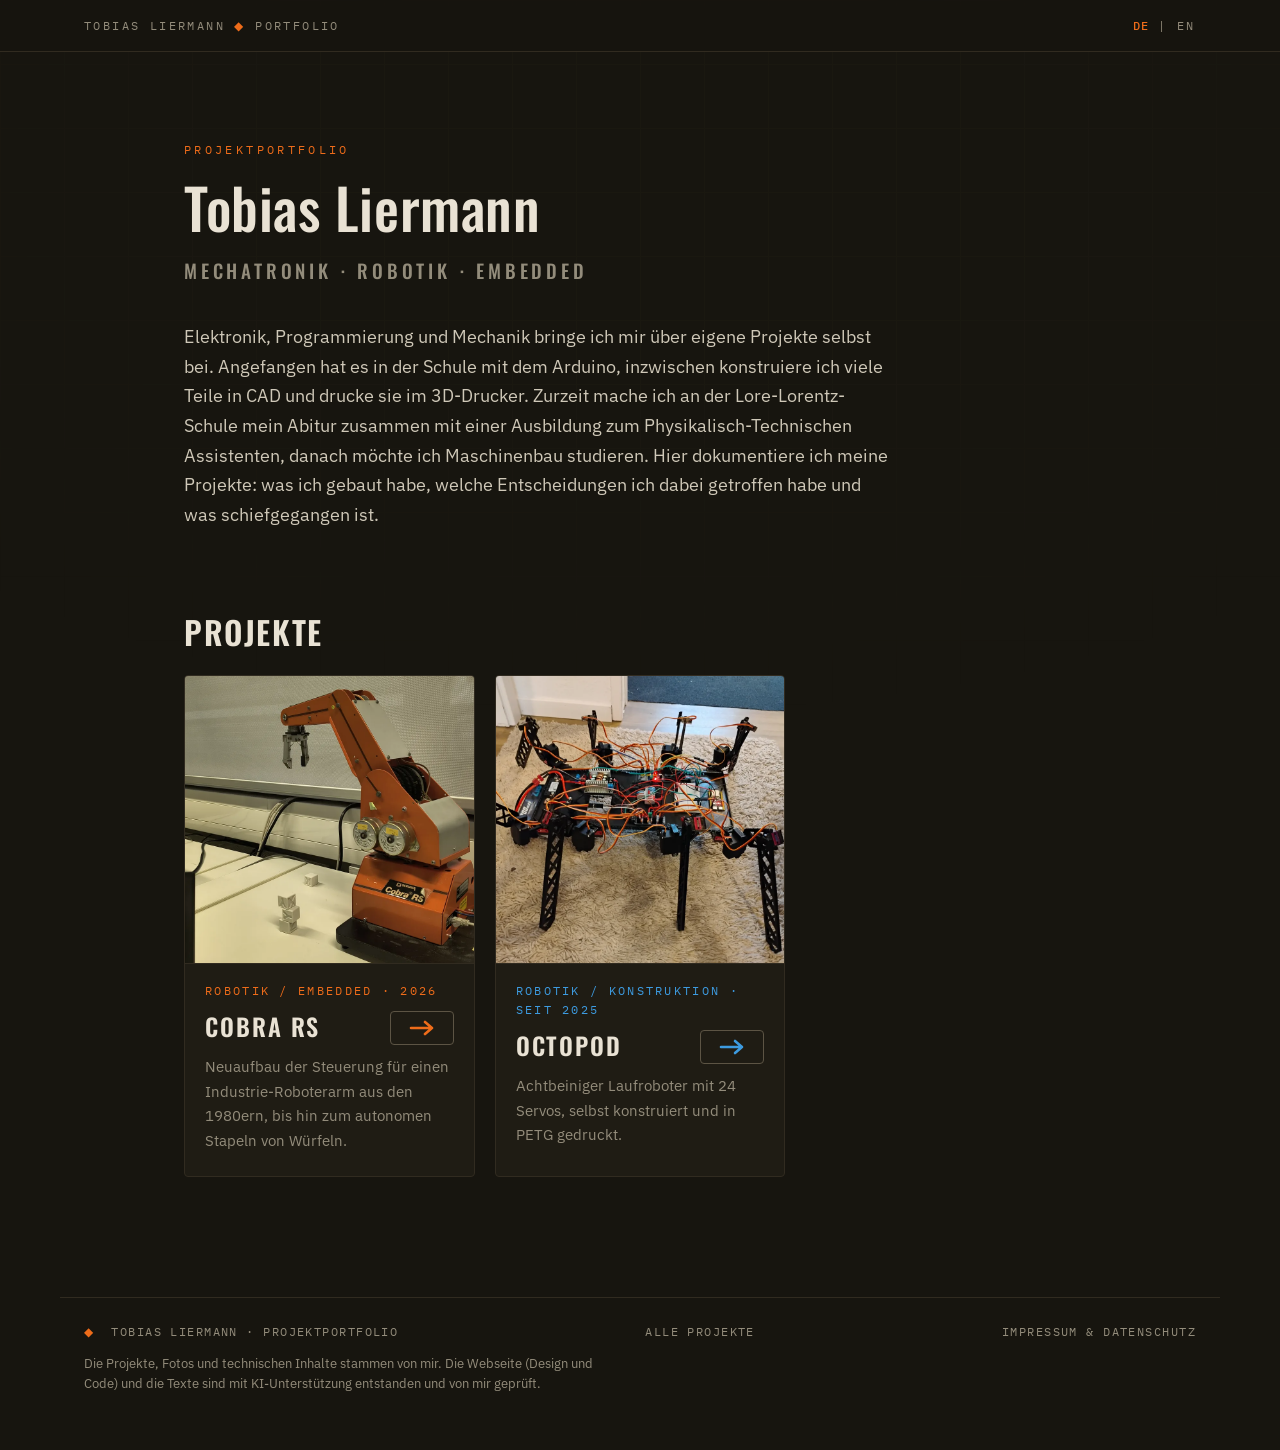
==== commit 951c215d: "Impressum, Datenschutz, Schriften lokal Co-Authored-By: Claude Opus 5.5 <noreply@anthropic.com>" ====
--- a/index.html
+++ b/index.html
@@ -18,9 +18,7 @@
 <meta name="twitter:card" content="summary_large_image">
 <link rel="icon" href="./assets/favicon.svg" type="image/svg+xml">
 <link rel="apple-touch-icon" href="./assets/apple-touch-icon.png">
-<link rel="preconnect" href="https://fonts.googleapis.com">
-<link rel="preconnect" href="https://fonts.gstatic.com" crossorigin>
-<link href="https://fonts.googleapis.com/css2?family=Oswald:wght@500;600;700&family=IBM+Plex+Mono:wght@400;500&family=IBM+Plex+Sans:ital,wght@0,400;0,500;0,600;1,400&display=swap" rel="stylesheet">
+<link rel="stylesheet" href="./assets/fonts/fonts.css">
 <link rel="stylesheet" href="./style.css">
 <script>document.documentElement.classList.add('js')</script>
 </head>
@@ -97,6 +95,7 @@
   <div class="site-footer-in">
     <span><span class="dot">◆</span>&nbsp; Tobias Liermann · Projektportfolio</span>
     <a href="./#projekte">Alle Projekte</a>
+    <a href="./impressum/">Impressum & Datenschutz</a>
     <p class="ki-hinweis">Die Projekte, Fotos und technischen Inhalte stammen von mir. Die Webseite (Design und Code) und die Texte sind mit KI-Unterstützung entstanden und von mir geprüft.</p>
   </div>
 </footer>
--- a/assets/fonts/fonts.css
+++ b/assets/fonts/fonts.css
@@ -0,0 +1,171 @@
+/* Schriften lokal gehostet (SIL Open Font License), keine Verbindung zu Google. */
+/* latin-ext */
+@font-face {
+  font-family: 'IBM Plex Mono';
+  font-style: normal;
+  font-weight: 400;
+  font-display: swap;
+  src: url(IBMPlexMono-400-latin-ext.woff2) format('woff2');
+  unicode-range: U+0100-02BA, U+02BD-02C5, U+02C7-02CC, U+02CE-02D7, U+02DD-02FF, U+0304, U+0308, U+0329, U+1D00-1DBF, U+1E00-1E9F, U+1EF2-1EFF, U+2020, U+20A0-20AB, U+20AD-20C4, U+2113, U+2C60-2C7F, U+A720-A7FF;
+}
+/* latin */
+@font-face {
+  font-family: 'IBM Plex Mono';
+  font-style: normal;
+  font-weight: 400;
+  font-display: swap;
+  src: url(IBMPlexMono-400-latin.woff2) format('woff2');
+  unicode-range: U+0000-00FF, U+0131, U+0152-0153, U+02BB-02BC, U+02C6, U+02DA, U+02DC, U+0304, U+0308, U+0329, U+2000-206F, U+20AC, U+2122, U+2191, U+2193, U+2212, U+2215, U+FEFF, U+FFFD;
+}
+/* latin-ext */
+@font-face {
+  font-family: 'IBM Plex Mono';
+  font-style: normal;
+  font-weight: 500;
+  font-display: swap;
+  src: url(IBMPlexMono-500-latin-ext.woff2) format('woff2');
+  unicode-range: U+0100-02BA, U+02BD-02C5, U+02C7-02CC, U+02CE-02D7, U+02DD-02FF, U+0304, U+0308, U+0329, U+1D00-1DBF, U+1E00-1E9F, U+1EF2-1EFF, U+2020, U+20A0-20AB, U+20AD-20C4, U+2113, U+2C60-2C7F, U+A720-A7FF;
+}
+/* latin */
+@font-face {
+  font-family: 'IBM Plex Mono';
+  font-style: normal;
+  font-weight: 500;
+  font-display: swap;
+  src: url(IBMPlexMono-500-latin.woff2) format('woff2');
+  unicode-range: U+0000-00FF, U+0131, U+0152-0153, U+02BB-02BC, U+02C6, U+02DA, U+02DC, U+0304, U+0308, U+0329, U+2000-206F, U+20AC, U+2122, U+2191, U+2193, U+2212, U+2215, U+FEFF, U+FFFD;
+}
+/* latin-ext */
+@font-face {
+  font-family: 'IBM Plex Sans';
+  font-style: italic;
+  font-weight: 400;
+  font-stretch: 100%;
+  font-display: swap;
+  src: url(IBMPlexSans-400i-latin-ext.woff2) format('woff2');
+  unicode-range: U+0100-02BA, U+02BD-02C5, U+02C7-02CC, U+02CE-02D7, U+02DD-02FF, U+0304, U+0308, U+0329, U+1D00-1DBF, U+1E00-1E9F, U+1EF2-1EFF, U+2020, U+20A0-20AB, U+20AD-20C4, U+2113, U+2C60-2C7F, U+A720-A7FF;
+}
+/* latin */
+@font-face {
+  font-family: 'IBM Plex Sans';
+  font-style: italic;
+  font-weight: 400;
+  font-stretch: 100%;
+  font-display: swap;
+  src: url(IBMPlexSans-400i-latin.woff2) format('woff2');
+  unicode-range: U+0000-00FF, U+0131, U+0152-0153, U+02BB-02BC, U+02C6, U+02DA, U+02DC, U+0304, U+0308, U+0329, U+2000-206F, U+20AC, U+2122, U+2191, U+2193, U+2212, U+2215, U+FEFF, U+FFFD;
+}
+/* latin-ext */
+@font-face {
+  font-family: 'IBM Plex Sans';
+  font-style: normal;
+  font-weight: 400;
+  font-stretch: 100%;
+  font-display: swap;
+  src: url(IBMPlexSans-400-latin-ext.woff2) format('woff2');
+  unicode-range: U+0100-02BA, U+02BD-02C5, U+02C7-02CC, U+02CE-02D7, U+02DD-02FF, U+0304, U+0308, U+0329, U+1D00-1DBF, U+1E00-1E9F, U+1EF2-1EFF, U+2020, U+20A0-20AB, U+20AD-20C4, U+2113, U+2C60-2C7F, U+A720-A7FF;
+}
+/* latin */
+@font-face {
+  font-family: 'IBM Plex Sans';
+  font-style: normal;
+  font-weight: 400;
+  font-stretch: 100%;
+  font-display: swap;
+  src: url(IBMPlexSans-400-latin.woff2) format('woff2');
+  unicode-range: U+0000-00FF, U+0131, U+0152-0153, U+02BB-02BC, U+02C6, U+02DA, U+02DC, U+0304, U+0308, U+0329, U+2000-206F, U+20AC, U+2122, U+2191, U+2193, U+2212, U+2215, U+FEFF, U+FFFD;
+}
+/* latin-ext */
+@font-face {
+  font-family: 'IBM Plex Sans';
+  font-style: normal;
+  font-weight: 500;
+  font-stretch: 100%;
+  font-display: swap;
+  src: url(IBMPlexSans-400-latin-ext.woff2) format('woff2');
+  unicode-range: U+0100-02BA, U+02BD-02C5, U+02C7-02CC, U+02CE-02D7, U+02DD-02FF, U+0304, U+0308, U+0329, U+1D00-1DBF, U+1E00-1E9F, U+1EF2-1EFF, U+2020, U+20A0-20AB, U+20AD-20C4, U+2113, U+2C60-2C7F, U+A720-A7FF;
+}
+/* latin */
+@font-face {
+  font-family: 'IBM Plex Sans';
+  font-style: normal;
+  font-weight: 500;
+  font-stretch: 100%;
+  font-display: swap;
+  src: url(IBMPlexSans-400-latin.woff2) format('woff2');
+  unicode-range: U+0000-00FF, U+0131, U+0152-0153, U+02BB-02BC, U+02C6, U+02DA, U+02DC, U+0304, U+0308, U+0329, U+2000-206F, U+20AC, U+2122, U+2191, U+2193, U+2212, U+2215, U+FEFF, U+FFFD;
+}
+/* latin-ext */
+@font-face {
+  font-family: 'IBM Plex Sans';
+  font-style: normal;
+  font-weight: 600;
+  font-stretch: 100%;
+  font-display: swap;
+  src: url(IBMPlexSans-400-latin-ext.woff2) format('woff2');
+  unicode-range: U+0100-02BA, U+02BD-02C5, U+02C7-02CC, U+02CE-02D7, U+02DD-02FF, U+0304, U+0308, U+0329, U+1D00-1DBF, U+1E00-1E9F, U+1EF2-1EFF, U+2020, U+20A0-20AB, U+20AD-20C4, U+2113, U+2C60-2C7F, U+A720-A7FF;
+}
+/* latin */
+@font-face {
+  font-family: 'IBM Plex Sans';
+  font-style: normal;
+  font-weight: 600;
+  font-stretch: 100%;
+  font-display: swap;
+  src: url(IBMPlexSans-400-latin.woff2) format('woff2');
+  unicode-range: U+0000-00FF, U+0131, U+0152-0153, U+02BB-02BC, U+02C6, U+02DA, U+02DC, U+0304, U+0308, U+0329, U+2000-206F, U+20AC, U+2122, U+2191, U+2193, U+2212, U+2215, U+FEFF, U+FFFD;
+}
+/* latin-ext */
+@font-face {
+  font-family: 'Oswald';
+  font-style: normal;
+  font-weight: 500;
+  font-display: swap;
+  src: url(Oswald-500-latin-ext.woff2) format('woff2');
+  unicode-range: U+0100-02BA, U+02BD-02C5, U+02C7-02CC, U+02CE-02D7, U+02DD-02FF, U+0304, U+0308, U+0329, U+1D00-1DBF, U+1E00-1E9F, U+1EF2-1EFF, U+2020, U+20A0-20AB, U+20AD-20C4, U+2113, U+2C60-2C7F, U+A720-A7FF;
+}
+/* latin */
+@font-face {
+  font-family: 'Oswald';
+  font-style: normal;
+  font-weight: 500;
+  font-display: swap;
+  src: url(Oswald-500-latin.woff2) format('woff2');
+  unicode-range: U+0000-00FF, U+0131, U+0152-0153, U+02BB-02BC, U+02C6, U+02DA, U+02DC, U+0304, U+0308, U+0329, U+2000-206F, U+20AC, U+2122, U+2191, U+2193, U+2212, U+2215, U+FEFF, U+FFFD;
+}
+/* latin-ext */
+@font-face {
+  font-family: 'Oswald';
+  font-style: normal;
+  font-weight: 600;
+  font-display: swap;
+  src: url(Oswald-500-latin-ext.woff2) format('woff2');
+  unicode-range: U+0100-02BA, U+02BD-02C5, U+02C7-02CC, U+02CE-02D7, U+02DD-02FF, U+0304, U+0308, U+0329, U+1D00-1DBF, U+1E00-1E9F, U+1EF2-1EFF, U+2020, U+20A0-20AB, U+20AD-20C4, U+2113, U+2C60-2C7F, U+A720-A7FF;
+}
+/* latin */
+@font-face {
+  font-family: 'Oswald';
+  font-style: normal;
+  font-weight: 600;
+  font-display: swap;
+  src: url(Oswald-500-latin.woff2) format('woff2');
+  unicode-range: U+0000-00FF, U+0131, U+0152-0153, U+02BB-02BC, U+02C6, U+02DA, U+02DC, U+0304, U+0308, U+0329, U+2000-206F, U+20AC, U+2122, U+2191, U+2193, U+2212, U+2215, U+FEFF, U+FFFD;
+}
+/* latin-ext */
+@font-face {
+  font-family: 'Oswald';
+  font-style: normal;
+  font-weight: 700;
+  font-display: swap;
+  src: url(Oswald-500-latin-ext.woff2) format('woff2');
+  unicode-range: U+0100-02BA, U+02BD-02C5, U+02C7-02CC, U+02CE-02D7, U+02DD-02FF, U+0304, U+0308, U+0329, U+1D00-1DBF, U+1E00-1E9F, U+1EF2-1EFF, U+2020, U+20A0-20AB, U+20AD-20C4, U+2113, U+2C60-2C7F, U+A720-A7FF;
+}
+/* latin */
+@font-face {
+  font-family: 'Oswald';
+  font-style: normal;
+  font-weight: 700;
+  font-display: swap;
+  src: url(Oswald-500-latin.woff2) format('woff2');
+  unicode-range: U+0000-00FF, U+0131, U+0152-0153, U+02BB-02BC, U+02C6, U+02DA, U+02DC, U+0304, U+0308, U+0329, U+2000-206F, U+20AC, U+2122, U+2191, U+2193, U+2212, U+2215, U+FEFF, U+FFFD;
+}
--- a/style.css
+++ b/style.css
@@ -211,6 +211,8 @@
 .video-embed{position:relative;aspect-ratio:16/9;width:100%;border-radius:4px;overflow:hidden;border:1px solid var(--line)}
 .video-embed.hoch{aspect-ratio:9/16}
 .video-embed iframe{position:absolute;inset:0;width:100%;height:100%;border:0}
+/* Impressum: Adressblock */
+.adresse{font-style:normal;line-height:1.7}
 
 /* ---------- Entwurfs-Markierung (vor Veröffentlichung entfernen) ---------- */
 .todo{
